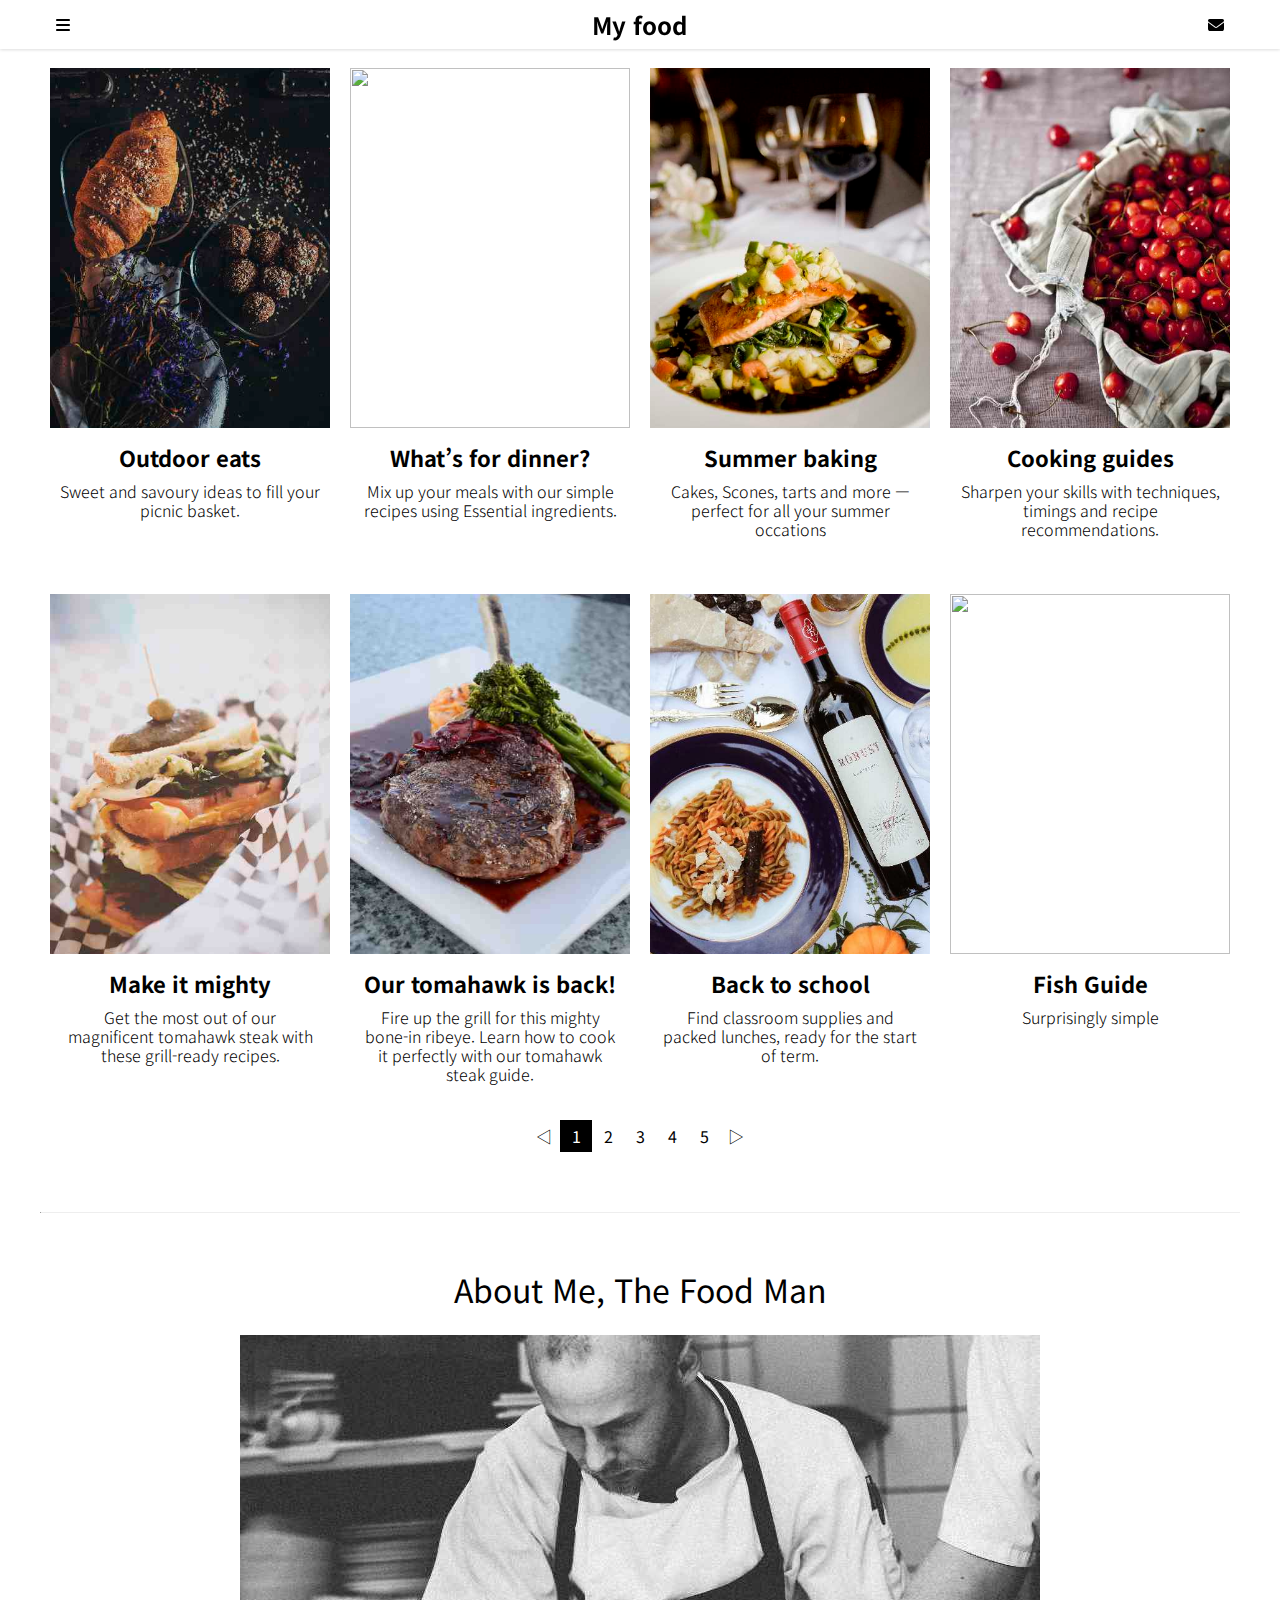
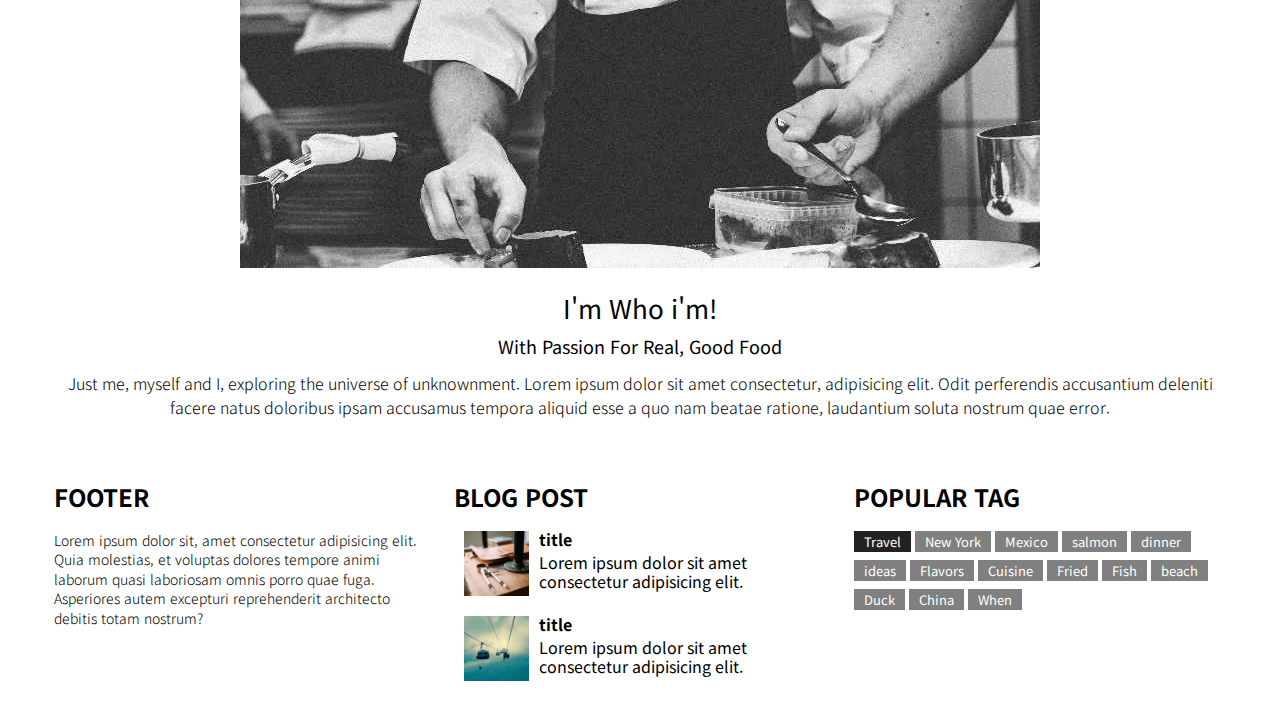
==== foodblog/index.html @ 08e875d0 "foodblog upload" ====
<!DOCTYPE html>
<html lang="ko" translage="no"> <!-- 크롬 브라우저 번역X -->
    <head>
        <meta charset="UTF-8" />
        <meta name="viewport" content="width=device-width, initial-scale=1.0" />
        <title>MyFood</title>

        <!-- SEO meta tag -->
        <meta name="google" content="notranslate" />
        <meta name="description" content="검색결과에 표시될 내용" />
        <meta name="robots" content="index,follow" /> <!-- 색인, 허용 -->
        <meta name="keywords" content="SEO,검색엔진 최적화,메타 태그" />
        <meta name="author" content="leekh" /> <!-- 제작자 -->

        <!-- SNS meta tag --> <!-- 공유하기 이미지 -->
        <meta property="og:type" content="website" />
        <meta property="og:title" content="페이지 제목" />
        <meta property="og:description" content="페이지 설명" />
        <meta property="og:image" content="http://www.mysite.com/myimage.jpg" />
        <meta property="og:url" content="http://www.mysite.com" />

        <!-- reset.css --> <!-- 모든 태그를 0으로 설정 / 다른 모든 css보다 우선 참조하기~ -->
        <link rel="stylesheet" href="assets/css/reset.css" />

        <!-- google web font -->
        <link rel="preconnect" href="https://fonts.googleapis.com" />
        <link rel="preconnect" href="https://fonts.gstatic.com" crossorigin />
        <link href="https://fonts.googleapis.com/css2?family=Noto+Sans+KR:wght@100;300;400;500;700;900&display=swap" rel="stylesheet" />

        <!-- font awesome -->
        <link rel="stylesheet" href="https://cdnjs.cloudflare.com/ajax/libs/font-awesome/6.4.0/css/all.min.css" />

        <!-- 공통 CSS --> <!-- 모든 페이지에 공통적으로 들어감 -->
        <link rel="stylesheet" href="assets/css/common.css" />
    
        <!-- 전용 CSS -->
        <link rel="stylesheet" href="assets/css/index.css" />
    </head>
    <body>

        <div class="container">

            <!-- 상단영역 -->
            <header class="header">
                <div class="nav">
                    <a href="#">
                        <i class="fa-solid fa-bars"></i>
                    </a>
                    <h1>My food</h1>
                    <a href="#">
                        <i class="fa-solid fa-envelope"></i>
                    </a>
                </div>
            </header>

            <!-- 내용영역 -->
            <div class="contents">
                <div class="contents_container">

                    <!-- 음식 갤러리 영역 -->
                    <ul class="ul_01">
                        <li>
                            <a href="#">
                                <div class="img-box">
                                    <img src="assets/img/croissant.jpg">
                                </div>
                                <div class="text-box">
                                    <h2>Outdoor eats</h2>
                                    <p>Sweet and savoury ideas to fill your picnic basket.</p>
                                </div>
                            </a>
                        </li>

                        <li>
                            <a href="#">
                                <div class="img-box">
                                    <img src="https://waitrose-prod.scene7.com/is/image/waitroseprod/ib-22603-RLP-July-24-picnic?uuid=ba823c86-e3b6-4860-ad38-ae93b724ca7d&$Waitrose-Image-Preset-95$">
                                </div>
                                <div class="text-box">
                                    <h2>What’s for dinner?</h2>
                                    <p>Mix up your meals with our simple recipes using Essential ingredients.</p>
                                </div>
                            </a>
                        </li>

                        <li>
                            <a href="#">
                                <div class="img-box">
                                    <img src="assets/img/salmon.jpg">
                                </div>
                                <div class="text-box">
                                    <h2>Summer baking</h2>
                                    <p>Cakes, Scones, tarts and more ㅡ perfect for all your summer occations</p>
                                </div>
                            </a>
                        </li>

                        <li>
                            <a href="#">
                                <div class="img-box">
                                    <img src="assets/img/cherries.jpg">
                                </div>
                                <div class="text-box">
                                    <h2>Cooking guides</h2>
                                    <p>Sharpen your skills with techniques, timings and recipe recommendations.</p>
                                </div>
                            </a>
                        </li>

                        <li>
                            <a href="#">
                                <div class="img-box">
                                    <img src="assets/img/sandwich.jpg">
                                </div>
                                <div class="text-box">
                                    <h2>Make it mighty</h2>
                                    <p>Get the most out of our magnificent tomahawk steak with these grill-ready recipes.</p>
                                </div>
                            </a>
                        </li>

                        <li>
                            <a href="#">
                                <div class="img-box">
                                    <img src="assets/img/steak.jpg">
                                </div>
                                <div class="text-box">
                                    <h2>Our tomahawk is back!</h2>
                                    <p>Fire up the grill for this mighty bone-in ribeye. Learn how to cook it perfectly with our tomahawk steak guide.</p>
                                </div>
                            </a>    
                        </li>

                        <li>
                            <a href="#">
                                <div class="img-box">
                                    <img src="assets/img/wine.jpg">
                                </div>
                                <div class="text-box">
                                    <h2>Back to school</h2>
                                    <p>Find classroom supplies and packed lunches, ready for the start of term.</p>
                                </div>
                            </a>
                        </li>

                        <li>
                            <a href="#">
                                <div class="img-box">
                                    <img src="https://waitrose-prod.scene7.com/is/image/waitroseprod/RLP_7492_Guide4_450x450_Launch?uuid=9b3a6bdd-bc19-43b5-a8bd-5623fd33db42&$Waitrose-Image-Preset-95$">
                                </div>
                                <div class="text-box">
                                    <h2>Fish Guide</h2>
                                    <p>Surprisingly simple</p>
                                </div>
                            </a>
                        </li>
                    </ul>

                    <ul class="ul_02_pagenation">
                        <li><a href="#">◁</a></li>
                        <li class="active"><a href="#">1</a></li>
                        <li><a href="#">2</a></li>
                        <li><a href="#">3</a></li>
                        <li><a href="#">4</a></li>
                        <li><a href="#">5</a></li>
                        <li><a href="#">▷</a></li>
                    </ul>

                    <!-- 구분선 -->
                    <hr/>

                    <!-- 쉐프소개 -->
                    <div class="profile-container">
                        <h2>About Me, The Food Man</h2>

                        <img src="assets/img/chef.jpg" />

                        <h3>I'm Who i'm!</h3>

                        <h4>With Passion For Real, Good Food</h4>

                        <p>Just me, myself and I, exploring the universe of unknownment. Lorem ipsum dolor sit amet consectetur, adipisicing elit. Odit perferendis accusantium deleniti facere natus doloribus ipsam accusamus tempora aliquid esse a quo nam beatae ratione, laudantium soluta nostrum quae error.
                        </p>
                    </div>
                </div>
            </div>

            <!-- 하단영역 -->
            <footer class="footer">
                <div class="footer_container">
                    <div class="footer-item">
                        <h3>footer</h3>
                        <p>Lorem ipsum dolor sit, amet consectetur adipisicing elit. Quia molestias, et voluptas dolores tempore animi laborum quasi laboriosam omnis porro quae fuga. Asperiores autem excepturi reprehenderit architecto debitis totam nostrum?</p>
                    </div>
                    <div class="footer-item">
                        <h3>blog post</h3>
                        <ul>
                            <li>
                                <a href="#">
                                    <img src="assets/img/workshop.jpg">
                                    <div>
                                        <h4>title</h4>
                                        <p>Lorem ipsum dolor sit amet consectetur adipisicing elit.</p>
                                    </div>
                                </a>
                            </li>
                            <li>
                                <a href="#">
                                    <img src="assets/img/gondol.jpg" />
                                    <div>
                                        <h4>title</h4>
                                        <p>Lorem ipsum dolor sit amet consectetur adipisicing elit.</p>
                                    </div>
                                </a>
                            </li>
                        </ul>           
                    </div>
                    <div class="footer-item">
                        <h3>popular tag</h3>
                        <ul>
                            <li>Travel</li>
                            <li>New York</li>
                            <li>Mexico</li>
                            <li>salmon</li>
                            <li>dinner</li>
                            <li>ideas</li>
                            <li>Flavors</li>
                            <li>Cuisine</li>
                            <li>Fried</li>
                            <li>Fish</li>
                            <li>beach</li>
                            <li>Duck</li>
                            <li>China</li>
                            <li>When</li>
                        </ul>
                    </div>
                </div>
            </footer>
        </div>

    </body>
</html>
---- foodblog/assets/css/common.css ----
/** 모든 페이지에서 사용될 공통적인 내용을 정의 **/

/*--------------------------------------------- 
 * 공통
 *---------------------------------------------*/
* {
    font-family: "Noto Sans KR";
    box-sizing: border-box;
}

a {
    text-decoration: none;
    color : #000;
}

/*--------------------------------------------- 
 * 상단 영역
 *---------------------------------------------*/
.header {
    /* background-color:antiquewhite; */

    /* 그림자 */
    box-shadow: 0 1px 3px #0002;

    /* 상단 고정 */
    position: fixed; /* fixed나 absolute는 기본적으로 부모를 가득 채우지 못한다.
                        그래서 명시적으로 width : 100%을 꼭 줘야함 */
    left: 0;
    top: 0;
    width: 100%;
    z-index: 9000;

    /* 다른 영역위에 떠 있으므로 아래쪽에 스크롤되는 내용을 가리기 위해 배경색상 흰색 처리 */
    background-color: #fff;
}

/* 상단 영역 div에 속한 아이템들의 배치 */
.header div {
    max-width: 1200px;
    margin: auto;
    display: flex;
    justify-content: space-between;
}

/* 상단 영역 양쪽의 아이콘 버튼 공통 속성 */
.header .nav a {
    padding: 16px;
}

.header .nav a:hover {
    /* background-color: aqua; */
}

.header .nav h1 {
    display: flex; /* 자식 태그인 h1한테 정렬 효과 주기위해,
                 부모 요소와는 별개로 display : flex를 또 줘야함 */
    align-items: center;
    font-weight: bold;
    font-size: 24px;
}


/*--------------------------------------------- 
 * 내용 영역
 *---------------------------------------------*/
.contents {
    /* background-color:rgb(231, 255, 238); */
    
    /* 상단 영역에 가려지는 만큼 여백을 확보 */
    padding-top: 48px;
    width: 100%;
}

/* 내용 영역 div에 속한 아이템들의 배치 */
.contents div {
    max-width: 1200px;
    margin: auto;
}

/*--------------------------------------------- 
 * 하단 영역
 *---------------------------------------------*/
.footer {
    /* background-color:rgb(240, 240, 240); */
}

/* 하단 영역 div에 속한 아이템들의 배치 */
.footer .footer_container {
    max-width: 1200px;
    margin: auto;
    display: flex;
}

.footer .footer_container .footer-item {
    /* 각 영역이 동일한 비율로 공간을 나누어 갖도록 설정 */ 
    flex : 1;
    padding : 14px;
}

.footer .footer_container .footer-item h3 {
    font-size: 24px;
    font-weight: 700;
    margin: 22px 0;
    /* 영어 대문자 변환 */
    text-transform: uppercase;
}

.footer .footer_container .footer-item:nth-child(1) p {
    font-size: 14px;
    line-height: 140%;
    font-weight: 300;
}

.footer .footer_container .footer-item:nth-child(2) a {
    display: flex;
    margin: 20px 0;
    padding: 0 10px;
    /* background-color: aqua; */
}

.footer .footer_container .footer-item:nth-child(2) a img {
    width: 65px;
    height: 65px;
    object-fit: cover;
    margin-right: 10px;
}

.footer .footer_container .footer-item:nth-child(2) a h4 {
    font-size: 16px;
    font-weight: bold;
    margin-bottom: 6px;
}

.footer .footer_container .footer-item:nth-child(2) a p {
    line-height: 1.2;
}

.footer .footer_container .footer-item:nth-child(3) ul li {
    display: inline-block;
    background-color: gray;
    color: #fff;
    padding: 4px 10px;
    margin-bottom: 8px;
    font-size: 13px;
}

.footer .footer_container .footer-item:nth-child(3) ul li:first-child {
    background-color: #222;

}

@media only screen and (max-width: 768px) {
    .footer .footer_container {
        flex-direction: column;
    }
}
---- foodblog/assets/css/index.css ----
/** 메인 페이지 전용 스타일 */


/*--------------------------------------------- 
 * 음식 갤러리 영역
 *---------------------------------------------*/
    .contents .contents_container .ul_01 {
        display: flex;
        flex-wrap: wrap;
    }

    .contents .contents_container .ul_01 li {
        
        /* 부모에게 flex를 줬기 때문에, 가로로 배치되되
           사이즈에서는 부모의 flex의 영향을 안 받으려면 */
        flex : none;

        /* 그러므로, 자식 고유의 넓이를 고수한다 */
        width: 25%;
    
        padding: 20px 10px;
    }

    .contents .contents_container .ul_01 li a {
        display: block;
    }

    /* 이미지를 감싸는 박스 */
    .contents .contents_container .ul_01 li a .img-box {
        width: 100%;
        height: 360px;

        /* 이미지가 이 박스를 벗어날 경우 잘라냄 */
        overflow: hidden;
    }

    .contents .contents_container .ul_01 li a .img-box img {
        /* 이미지를 가득 채움 */
        width: 100%;
        height: 100%;

        /* 이미지가 비율에 맞게 들어감 */
        object-fit: cover;

        transition: all 0.3s ease-in-out;
    }

    /* 어디에 마우스를 갖다 대더라도, 이미지가 커질 수 있게 만들어야 하므로
       img가 아닌 링크영역에게 hover를 줘야한다 */
    .contents .contents_container .ul_01 li a:hover .img-box img {
        transform: scale(1.1, 1.1);
    }

    .contents .contents_container .ul_01 li a .text-box {
        padding: 15px 10px;
        text-align: center;
    }

    .contents .contents_container .ul_01 li a .text-box h2 {
        font-size: 22px;
        margin-bottom: 10px;
        line-height: 130%;
    }

    .contents .contents_container .ul_01 li a .text-box p {
        font-size: 16px;
        font-weight: 300;
        line-height: 120%;
    }

    @media only screen and (min-width : 600px) and (max-width : 768px) {
        .contents .contents_container .ul_01 li {
            width: 50%;
        }
    }

    @media only screen and (max-width : 599px) {
        .contents .contents_container .ul_01 li {
            width: 100%;
        }
    }

    .contents .contents_container .ul_02_pagenation {
        display: flex;
        justify-content: center;
    }

    .contents .contents_container .ul_02_pagenation li {
        width: 32px;
        height: 32px;
    }

    .contents .contents_container .ul_02_pagenation li a {
        /* 쏠림 방지 set */
        display: flex;
        width: 100%; /* 부모요소인 li 태그를 가득 채워라 */
        height: 100%; /* 부모요소인 li 태그를 가득 채워라 */
        align-items: center;
        justify-content: center;
    }

    .ul_02_pagenation li.active {
        background-color: #000;
    }

    .ul_02_pagenation li.active a {
        color: #fff;
    }

    .ul_02_pagenation li a:hover {
        background-color: #eee;
    }

 /*--------------------------------------------- 
 * 중앙 구분선
 *---------------------------------------------*/
    hr {
        margin: 60px 0;
        width: auto;
        /* hr 태그는 border-top 또는 border-bottom 둘 중에 하나만 줘야함. 아니면 이중으로 잡힘 */
        border-top: 1px solid #eee;
        border-bottom: 0;
    }
 /*--------------------------------------------- 
 * 쉐프 소개
 *---------------------------------------------*/
    .profile-container {
        text-align: center;
    }
    
    .profile-container h2 {
        font-size: 32px;
        font-weight: 400;
        margin-bottom: 30px;
    }

    .profile-container img {
        max-width: 100%;
        height: auto;
        margin-bottom: 26px;
    }

    .profile-container h3 {
        font-size: 26px;
        font-weight: 400;
        margin-bottom: 16px;
    }

    .profile-container h4 {
        font-size: 18px;
        font-weight: 400;
        margin-bottom: 16px;
    }

    .profile-container p {
        font-size: 16px;
        font-weight: 300;
        line-height: 150%;
        margin-bottom: 30px;
        padding: 0 25px;
    }
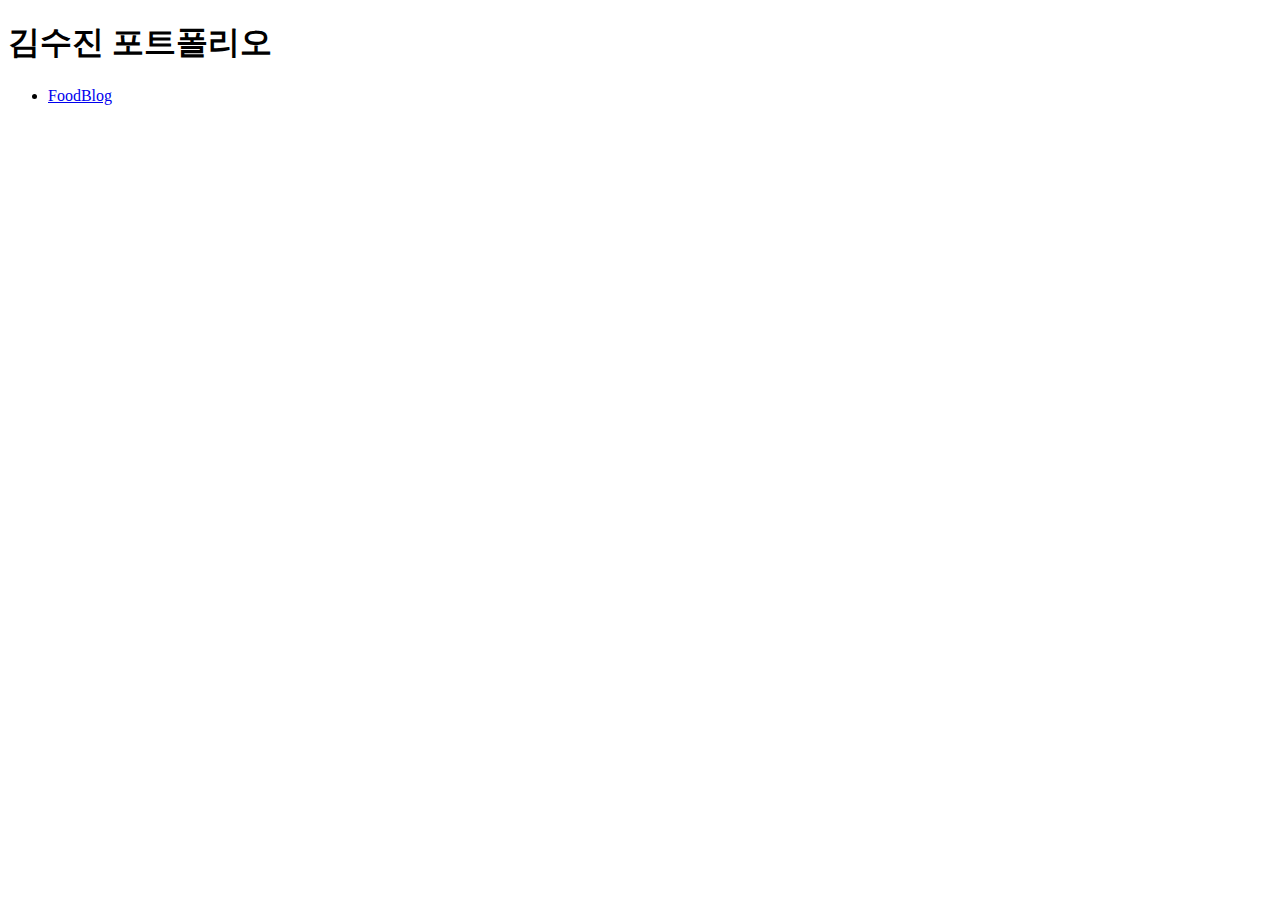
==== commit 2ac2fbcf: "포트폴리오 수정" ====
--- a/foodblog/index.html
+++ b/foodblog/index.html
@@ -1,242 +1,15 @@
 <!DOCTYPE html>
-<html lang="ko" translage="no"> <!-- 크롬 브라우저 번역X -->
-    <head>
-        <meta charset="UTF-8" />
-        <meta name="viewport" content="width=device-width, initial-scale=1.0" />
-        <title>MyFood</title>
-
-        <!-- SEO meta tag -->
-        <meta name="google" content="notranslate" />
-        <meta name="description" content="검색결과에 표시될 내용" />
-        <meta name="robots" content="index,follow" /> <!-- 색인, 허용 -->
-        <meta name="keywords" content="SEO,검색엔진 최적화,메타 태그" />
-        <meta name="author" content="leekh" /> <!-- 제작자 -->
-
-        <!-- SNS meta tag --> <!-- 공유하기 이미지 -->
-        <meta property="og:type" content="website" />
-        <meta property="og:title" content="페이지 제목" />
-        <meta property="og:description" content="페이지 설명" />
-        <meta property="og:image" content="http://www.mysite.com/myimage.jpg" />
-        <meta property="og:url" content="http://www.mysite.com" />
-
-        <!-- reset.css --> <!-- 모든 태그를 0으로 설정 / 다른 모든 css보다 우선 참조하기~ -->
-        <link rel="stylesheet" href="assets/css/reset.css" />
-
-        <!-- google web font -->
-        <link rel="preconnect" href="https://fonts.googleapis.com" />
-        <link rel="preconnect" href="https://fonts.gstatic.com" crossorigin />
-        <link href="https://fonts.googleapis.com/css2?family=Noto+Sans+KR:wght@100;300;400;500;700;900&display=swap" rel="stylesheet" />
-
-        <!-- font awesome -->
-        <link rel="stylesheet" href="https://cdnjs.cloudflare.com/ajax/libs/font-awesome/6.4.0/css/all.min.css" />
-
-        <!-- 공통 CSS --> <!-- 모든 페이지에 공통적으로 들어감 -->
-        <link rel="stylesheet" href="assets/css/common.css" />
-    
-        <!-- 전용 CSS -->
-        <link rel="stylesheet" href="assets/css/index.css" />
-    </head>
-    <body>
-
-        <div class="container">
-
-            <!-- 상단영역 -->
-            <header class="header">
-                <div class="nav">
-                    <a href="#">
-                        <i class="fa-solid fa-bars"></i>
-                    </a>
-                    <h1>My food</h1>
-                    <a href="#">
-                        <i class="fa-solid fa-envelope"></i>
-                    </a>
-                </div>
-            </header>
-
-            <!-- 내용영역 -->
-            <div class="contents">
-                <div class="contents_container">
-
-                    <!-- 음식 갤러리 영역 -->
-                    <ul class="ul_01">
-                        <li>
-                            <a href="#">
-                                <div class="img-box">
-                                    <img src="assets/img/croissant.jpg">
-                                </div>
-                                <div class="text-box">
-                                    <h2>Outdoor eats</h2>
-                                    <p>Sweet and savoury ideas to fill your picnic basket.</p>
-                                </div>
-                            </a>
-                        </li>
-
-                        <li>
-                            <a href="#">
-                                <div class="img-box">
-                                    <img src="https://waitrose-prod.scene7.com/is/image/waitroseprod/ib-22603-RLP-July-24-picnic?uuid=ba823c86-e3b6-4860-ad38-ae93b724ca7d&$Waitrose-Image-Preset-95$">
-                                </div>
-                                <div class="text-box">
-                                    <h2>What’s for dinner?</h2>
-                                    <p>Mix up your meals with our simple recipes using Essential ingredients.</p>
-                                </div>
-                            </a>
-                        </li>
-
-                        <li>
-                            <a href="#">
-                                <div class="img-box">
-                                    <img src="assets/img/salmon.jpg">
-                                </div>
-                                <div class="text-box">
-                                    <h2>Summer baking</h2>
-                                    <p>Cakes, Scones, tarts and more ㅡ perfect for all your summer occations</p>
-                                </div>
-                            </a>
-                        </li>
-
-                        <li>
-                            <a href="#">
-                                <div class="img-box">
-                                    <img src="assets/img/cherries.jpg">
-                                </div>
-                                <div class="text-box">
-                                    <h2>Cooking guides</h2>
-                                    <p>Sharpen your skills with techniques, timings and recipe recommendations.</p>
-                                </div>
-                            </a>
-                        </li>
-
-                        <li>
-                            <a href="#">
-                                <div class="img-box">
-                                    <img src="assets/img/sandwich.jpg">
-                                </div>
-                                <div class="text-box">
-                                    <h2>Make it mighty</h2>
-                                    <p>Get the most out of our magnificent tomahawk steak with these grill-ready recipes.</p>
-                                </div>
-                            </a>
-                        </li>
-
-                        <li>
-                            <a href="#">
-                                <div class="img-box">
-                                    <img src="assets/img/steak.jpg">
-                                </div>
-                                <div class="text-box">
-                                    <h2>Our tomahawk is back!</h2>
-                                    <p>Fire up the grill for this mighty bone-in ribeye. Learn how to cook it perfectly with our tomahawk steak guide.</p>
-                                </div>
-                            </a>    
-                        </li>
-
-                        <li>
-                            <a href="#">
-                                <div class="img-box">
-                                    <img src="assets/img/wine.jpg">
-                                </div>
-                                <div class="text-box">
-                                    <h2>Back to school</h2>
-                                    <p>Find classroom supplies and packed lunches, ready for the start of term.</p>
-                                </div>
-                            </a>
-                        </li>
-
-                        <li>
-                            <a href="#">
-                                <div class="img-box">
-                                    <img src="https://waitrose-prod.scene7.com/is/image/waitroseprod/RLP_7492_Guide4_450x450_Launch?uuid=9b3a6bdd-bc19-43b5-a8bd-5623fd33db42&$Waitrose-Image-Preset-95$">
-                                </div>
-                                <div class="text-box">
-                                    <h2>Fish Guide</h2>
-                                    <p>Surprisingly simple</p>
-                                </div>
-                            </a>
-                        </li>
-                    </ul>
-
-                    <ul class="ul_02_pagenation">
-                        <li><a href="#">◁</a></li>
-                        <li class="active"><a href="#">1</a></li>
-                        <li><a href="#">2</a></li>
-                        <li><a href="#">3</a></li>
-                        <li><a href="#">4</a></li>
-                        <li><a href="#">5</a></li>
-                        <li><a href="#">▷</a></li>
-                    </ul>
-
-                    <!-- 구분선 -->
-                    <hr/>
-
-                    <!-- 쉐프소개 -->
-                    <div class="profile-container">
-                        <h2>About Me, The Food Man</h2>
-
-                        <img src="assets/img/chef.jpg" />
-
-                        <h3>I'm Who i'm!</h3>
-
-                        <h4>With Passion For Real, Good Food</h4>
-
-                        <p>Just me, myself and I, exploring the universe of unknownment. Lorem ipsum dolor sit amet consectetur, adipisicing elit. Odit perferendis accusantium deleniti facere natus doloribus ipsam accusamus tempora aliquid esse a quo nam beatae ratione, laudantium soluta nostrum quae error.
-                        </p>
-                    </div>
-                </div>
-            </div>
-
-            <!-- 하단영역 -->
-            <footer class="footer">
-                <div class="footer_container">
-                    <div class="footer-item">
-                        <h3>footer</h3>
-                        <p>Lorem ipsum dolor sit, amet consectetur adipisicing elit. Quia molestias, et voluptas dolores tempore animi laborum quasi laboriosam omnis porro quae fuga. Asperiores autem excepturi reprehenderit architecto debitis totam nostrum?</p>
-                    </div>
-                    <div class="footer-item">
-                        <h3>blog post</h3>
-                        <ul>
-                            <li>
-                                <a href="#">
-                                    <img src="assets/img/workshop.jpg">
-                                    <div>
-                                        <h4>title</h4>
-                                        <p>Lorem ipsum dolor sit amet consectetur adipisicing elit.</p>
-                                    </div>
-                                </a>
-                            </li>
-                            <li>
-                                <a href="#">
-                                    <img src="assets/img/gondol.jpg" />
-                                    <div>
-                                        <h4>title</h4>
-                                        <p>Lorem ipsum dolor sit amet consectetur adipisicing elit.</p>
-                                    </div>
-                                </a>
-                            </li>
-                        </ul>           
-                    </div>
-                    <div class="footer-item">
-                        <h3>popular tag</h3>
-                        <ul>
-                            <li>Travel</li>
-                            <li>New York</li>
-                            <li>Mexico</li>
-                            <li>salmon</li>
-                            <li>dinner</li>
-                            <li>ideas</li>
-                            <li>Flavors</li>
-                            <li>Cuisine</li>
-                            <li>Fried</li>
-                            <li>Fish</li>
-                            <li>beach</li>
-                            <li>Duck</li>
-                            <li>China</li>
-                            <li>When</li>
-                        </ul>
-                    </div>
-                </div>
-            </footer>
-        </div>
-
-    </body>
-</html>
+<html lang="en">
+<head>
+    <meta charset="UTF-8">
+    <meta name="viewport" content="width=device-width, initial-scale=1.0">
+    <title>김수진 포트폴리오</title>
+</head>
+<body>
+    <h1>김수진 포트폴리오</h1>
+    <ul>
+        <!-- foodblog라는 폴더 안에 index.html을 찾아가겠다는 뜻 -->
+        <li><a href="./foodblog">FoodBlog</a></li>
+    </ul>
+</body>
+</html>